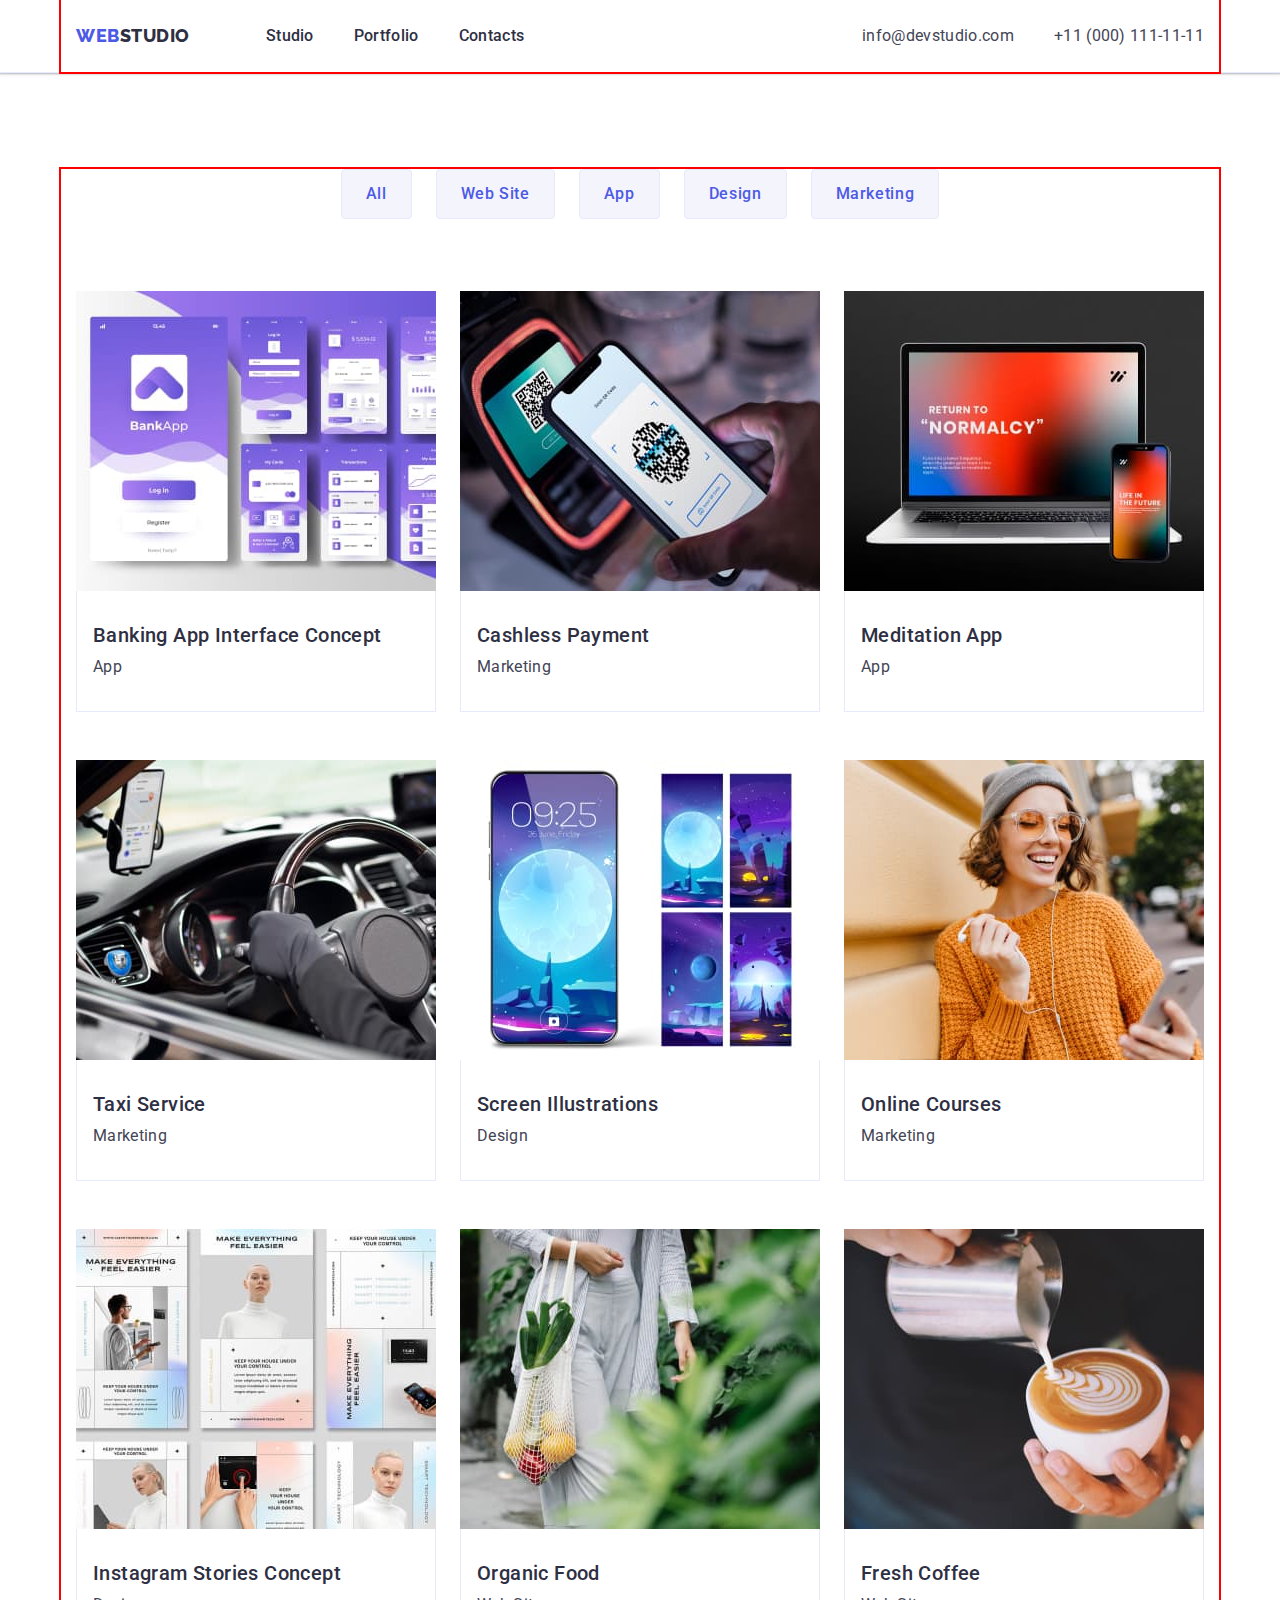
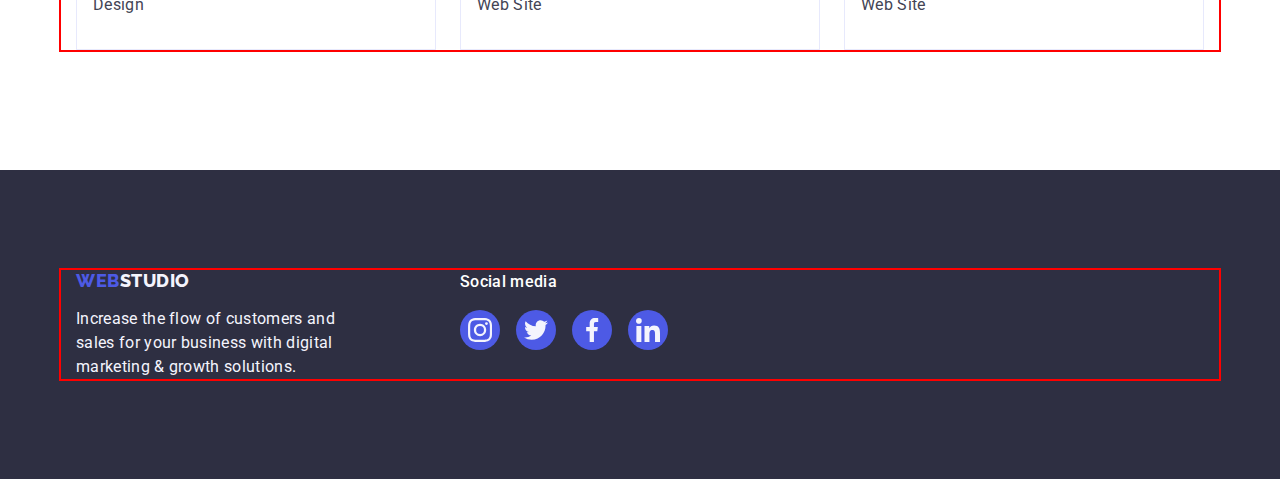
==== portfolio.html @ abe648f4 "Initial commit" ====
<!DOCTYPE html>
<html lang="en">
  <head>
    <meta charset="UTF-8" />
    <meta http-equiv="X-UA-Compatible" content="IE=edge" />
    <meta name="viewport" content="width=device-width, initial-scale=1.0" />
    <link rel="preconnect" href="https://fonts.googleapis.com" />
    <link rel="preconnect" href="https://fonts.gstatic.com" crossorigin />
    <link
      href="https://fonts.googleapis.com/css2?family=Raleway:wght@800&family=Roboto:wght@400;500;700&display=swap"
      rel="stylesheet"
    />
    <link
      rel="stylesheet"
      href="https://cdn.jsdelivr.net/npm/modern-normalize@1.1.0/modern-normalize.min.css"
    />
    <link rel="stylesheet" href="./css/styles.css" />
    <title>Document</title>
  </head>
  <body>
    <header class="top">
      <div class="container header">
        <nav class="nav">
          <a href="./index.html" class="logo-brend-heder link"
            >Web<span class="hed">Studio</span></a
          >
          <ul class="page list">
            <li class="nav-item">
              <a class="nav-page link" href="./index.html">Studio</a>
            </li>
            <li class="nav-item">
              <a class="nav-page link" href="./portfolio.html">Portfolio</a>
            </li>
            <li class="nav-item">
              <a class="nav-page link" href="">Contacts</a>
            </li>
          </ul>
        </nav>
        <address class="nav">
          <ul class="contact list nav">
            <li class="contact-item">
              <a class="contact-nav link" href="mailto:info@devstudio.com"
                >info@devstudio.com</a
              >
            </li>
            <li class="contact-item">
              <a class="contact-nav link" href="tel:+110001111111"
                >+11 (000) 111-11-11</a
              >
            </li>
          </ul>
        </address>
      </div>
    </header>
    <main class="main-page">
      <!-- Sections Main -->
      <section class="main section-portfolio">
        <div class="container">
          <!--Filter Section -->
          <h1 class="visually-hidden">Filter</h1>
          <ul class="filter list">
            <li class="filter-item">
              <button class="fl-btn item" type="button">All</button>
            </li>
            <li class="filter-item">
              <button class="fl-btn item" type="button">Web Site</button>
            </li>
            <li class="filter-item">
              <button class="fl-btn item" type="button">App</button>
            </li>
            <li class="filter-item">
              <button class="fl-btn item" type="button">Design</button>
            </li>
            <li class="filter-item">
              <button class="fl-btn item" type="button">Marketing</button>
            </li>
          </ul>
          <!-- Portfolio Section -->
          <ul class="portfolio list">
            <li class="card-item">
              <a class="card link" href="./images/row1foto2.jpg">
                <img
                  src="./images/row1foto1.jpg"
                  alt="Banking App Interface Concept"
                  width="360"
                />
                <div class="description">
                  <h2 class="card-caption">Banking App Interface Concept</h2>
                  <p class="card-text">App</p>
                </div></a
              >
            </li>
            <li class="card-item">
              <a class="card link" href="./images/row1foto1.jpg">
                <img
                  class="row-pic"
                  src="./images/row1foto2.jpg"
                  alt="Cashless Payment"
                  width="360"
                />
                <div class="description">
                  <h2 class="card-caption">Cashless Payment</h2>
                  <p class="card-text">Marketing</p>
                </div></a
              >
            </li>
            <li class="card-item">
              <a class="card link" href="./images/row2foto1.jpg">
                <img
                  class="row-pic"
                  src="./images/row1foto3.jpg"
                  alt="Meditation App"
                  width="360"
                />
                <div class="description">
                  <h2 class="card-caption">Meditation App</h2>
                  <p class="card-text">App</p>
                </div></a
              >
            </li>
            <li class="card-item">
              <a class="card link" href="./images/row1foto3.jpg">
                <img
                  class="row-pic"
                  src="./images/row2foto1.jpg"
                  alt="Taxi Service"
                  width="360"
                />
                <div class="description">
                  <h2 class="card-caption">Taxi Service</h2>
                  <p class="card-text">Marketing</p>
                </div></a
              >
            </li>
            <li class="card-item">
              <a class="card link" href="./images/row1foto3.jpg">
                <img
                  class="row-pic"
                  src="./images/row2foto2.jpg"
                  alt="Screen Illustrations"
                  width="360"
                />
                <div class="description">
                  <h2 class="card-caption">Screen Illustrations</h2>
                  <p class="card-text">Design</p>
                </div></a
              >
            </li>
            <li class="card-item">
              <a class="card link" href="./images/row3foto1.jpg">
                <img
                  class="row-pic"
                  src="./images/row2foto3.jpg"
                  alt="Online Courses"
                  width="360"
                />
                <div class="description">
                  <h2 class="card-caption">Online Courses</h2>
                  <p class="card-text">Marketing</p>
                </div></a
              >
            </li>
            <li class="card-item">
              <a class="card link" href="./images/row3foto2.jpg">
                <img
                  class="row-pic"
                  src="./images/row3foto1.jpg"
                  alt="Instagram Stories Concept"
                  width="360"
                />
                <div class="description">
                  <h2 class="card-caption">Instagram Stories Concept</h2>
                  <p class="card-text">Design</p>
                </div></a
              >
            </li>
            <li class="card-item">
              <a class="card link" href="./images/row3foto3.jpg">
                <img
                  class="row-pic"
                  src="./images/row3foto2.jpg"
                  alt="Organic Food"
                  width="360"
                />
                <div class="description">
                  <h2 class="card-caption">Organic Food</h2>
                  <p class="card-text">Web Site</p>
                </div></a
              >
            </li>
            <li class="card-item">
              <a class="card link" href="./images/row3foto2.jpg">
                <img
                  class="row-pic"
                  src="./images/row3foto3.jpg"
                  alt="Fresh Coffee"
                  width="360"
                />
                <div class="description">
                  <h2 class="card-caption">Fresh Coffee</h2>
                  <p class="card-text">Web Site</p>
                </div></a
              >
            </li>
          </ul>
        </div>
      </section>
    </main>
    <footer class="footer">
      <div class="box container">
        <div class="box-left">
          <a href="./index.html" class="logo-brend-footer link"
            >Web<span class="fot">Studio</span></a
          >
          <p class="foot-text">
            Increase the flow of customers and sales for your business with
            digital marketing & growth solutions.
          </p>
        </div>
        <div class="box-right">
          <p class="caption-social">Social media</p>
          <ul class="foot-social list">
            <li class="foot-bg">
              <a class="social-bg" href="">
                <svg width="24" height="24" class="foot-icon">
                  <use href="./images/icon.svg#icon-instagram"></use>
                </svg>
              </a>
            </li>
            <li class="foot-bg">
              <a class="social-bg" href="">
                <svg width="24" height="24" class="foot-icon">
                  <use href="./images/icon.svg#icon-twitter"></use>
                </svg>
              </a>
            </li>
            <li class="foot-bg">
              <a class="social-bg" href="">
                <svg width="24" height="24" class="foot-icon">
                  <use href="./images/icon.svg#icon-facebook"></use>
                </svg>
              </a>
            </li>
            <li class="foot-bg">
              <a class="social-bg" href="">
                <svg width="24" height="24" class="foot-icon">
                  <use href="./images/icon.svg#icon-linkedin"></use>
                </svg>
              </a>
            </li>
          </ul>
        </div>
      </div>
    </footer>
  </body>
</html>
---- css/styles.css ----
/* Basics */
:root {
  --color-iris: #4d5ae5;
  --color-ocean: #404bbf;
  --color-navy-blue: #2e2f42;
  --color-green: #31d0aa;
  --color-slate: #434455;
  --color-light-slate: #8e8f99;
  --color-cornflower: #e7e9fc;
  --color-cloud: #f4f4fd;
  --color-navy-blue-modal: #2e2f42;
  --color-grey: #2e2f42;
  --color-white: #ffffff;
  --color-dairy: #fcfcfc;
  --font-family: 'Roboto', sans-serif;
}
body {
  font-family: 'Roboto', sans-serif;
  font-style: normal;
  background-color: var(--color-white);
  color: var(--color-slate);
}

h1,
h2,
h3,
h4,
h5,
h6,
p {
  margin: 0;
}
img {
  display: block;
  max-width: 100%;
}
.list {
  list-style: none;
  margin: 0;
  padding: 0;
}
.link {
  text-decoration: none;
}
button {
  font-family: inherit;
}
/* li:not(:last-child) { 
  margin-bottom: 0;
}*/
/* Ховає заголовки */
.visually-hidden {
  position: absolute;
  width: 1px;
  height: 1px;
  margin: -1px;
  border: 0;
  padding: 0;
  white-space: nowrap;
  clip-path: inset(100%);
  clip: rect(0 0 0 0);
  overflow: hidden;
}
.container {
  width: 1158px;
  margin-right: auto;
  margin-left: auto;
  padding: 0 15px 0 15px;
  outline: 2px solid red;
}
/* Heder */
.top {
  border-bottom: 1px solid var(--color-cornflower);
  box-shadow: 0px 2px 1px rgba(46, 47, 66, 0.08),
    0px 1px 1px rgba(46, 47, 66, 0.16), 0px 1px 6px rgba(46, 47, 66, 0.08);
}
.header {
  display: flex;
  justify-content: space-between;
  align-items: center;
}
.nav {
  display: flex;
  justify-content: space-between;
  align-items: center;
}
.logo-brend-heder {
  font-family: 'Raleway', sans-serif;
  font-style: normal;
  font-weight: 800;
  font-size: 18px;
  line-height: 1.17;
  text-transform: uppercase;
  letter-spacing: 0.03em;
  display: inline-block;
  padding: 24px 0 24px 0;
  margin-right: 76px;
  color: var(--color-iris);
}
.hed {
  color: var(--color-navy-blue);
}
.page {
  display: flex;
  justify-content: space-between;
  align-items: center;
  gap: 40px;
  padding: 24px 0 24px 0;
}
.nav-page {
  font-weight: 500;
  font-size: 16px;
  line-height: 1.5;
  letter-spacing: 0.02em;
  color: var(--color-navy-blue);
  padding: 24px 0;
}
.nav-page:hover {
  color: var(--color-ocean);
}
.nav-page:focus {
  color: var(--color-ocean);
}
.contact {
  display: flex;
  justify-content: space-between;
  align-items: center;
  padding: 24px 0;
  gap: 40px;
}
.contact-nav {
  font-style: normal;
  font-weight: 400;
  font-size: 16px;
  line-height: 1.5;
  letter-spacing: 0.02em;
  color: var(--color-slate);
}
.contact-nav:hover {
  color: var(--color-ocean);
}
.contact-nav:focus {
  color: var(--color-ocean);
}
/* S1 Hero section */
.hero {
  background-image: linear-gradient(
      rgba(46, 47, 66, 0.7),
      rgba(46, 47, 66, 0.7)
    ),
    url(../images/people-office.jpg);
  background-size: cover;
  background-repeat: no-repeat;
  background-position: center;
  background-color: var(--color-navy-blue);
  max-width: 1440px;
  padding-top: 188px;
  padding-bottom: 188px;
  margin-left: auto;
  margin-right: auto;
}
.hero-cont {
  display: flex;
  flex-direction: column;
  justify-content: center;
  align-items: center;
}
.hero-title {
  max-width: 496px;
  font-weight: 700;
  font-size: 56px;
  line-height: 1.07;
  text-align: center;
  letter-spacing: 0.02em;
  color: var(--color-white);
}
.hero-btn {
  font-family: 'Roboto', sans-serif;
  font-weight: 500;
  font-size: 16px;
  line-height: 24px;
  align-items: center;
  letter-spacing: 0.04em;
  background: var(--color-iris);
  color: var(--color-white);
  cursor: pointer;
  border: none;
  min-width: 169px;
  max-height: 56px;
  padding: 16px 32px;
  border-radius: 4px;
  margin-top: 48px;
}
.hero-btn:hover,
.hero-btn:focus {
  background: var(--color-ocean);
  color: var(--color-white);
}
/* S2 Professional Sectoin */
.prof {
  padding-top: 120px;
  padding-bottom: 120px;
}
.prof-cont {
  display: flex;
  justify-content: space-between;
  align-items: center;
  gap: 24px;
}
.prof-cont > .prof-item {
  flex-basis: calc((100%-72px) / 4);
}
.prof-pic {
  display: flex;
  justify-content: center;
  align-items: center;
  min-width: 264px;
  height: 112px;
  background: var(--color-cloud);
  border-radius: 4px;
  margin-bottom: 8px;
}
.prof-caption {
  font-weight: 500;
  font-size: 20px;
  line-height: 1.2;
  letter-spacing: 0.02em;
  color: var(--color-navy-blue);
  margin-bottom: 8px;
}
.prof-text {
  font-weight: 400;
  font-size: 16px;
  line-height: 1.5;
  letter-spacing: 0.02em;
  color: var(--color-slate);
}
/* S3 Product Sectiont */
.prod {
  padding-bottom: 120px;
}
.prod-title {
  font-weight: 700;
  font-size: 36px;
  line-height: 1.11;
  text-align: center;
  letter-spacing: 0.02em;
  text-transform: capitalize;
  color: var(--color-grey);
  margin-bottom: 72px;
}
.prod-cont {
  display: flex;
  justify-content: space-between;
  gap: 24px;
}
/* S4 Team Section */
.team {
  background: var(--color-cloud);
  padding-top: 120px;
  padding-bottom: 120px;
}
.team-title {
  font-weight: 700;
  font-size: 36px;
  line-height: 1.11;
  text-align: center;
  letter-spacing: 0.02em;
  text-transform: capitalize;
  color: var(--color-grey);
  margin-bottom: 72px;
}
.team-cont {
  display: flex;
  justify-content: space-between;
  align-items: center;
  gap: 24px;
}
.team-card {
  background: var(--color-white);
  min-width: 264px;
  border-bottom-right-radius: 4px;
  border-bottom-left-radius: 4px;
  box-shadow: 0 1px 6px 0 rgba(46, 47, 66, 0.08),
    0 1px 1px 0 rgba(46, 47, 66, 0.16), 0 2px 1px 0 rgba(46, 47, 66, 0.08);
}

.item-card {
  padding: 32px 0;
}
.team-caption {
  font-weight: 500;
  font-size: 20px;
  line-height: 1.2;
  text-align: center;
  letter-spacing: 0.02em;
  color: var(--color-navy-blue);
  margin-bottom: 8px;
}
.team-text {
  font-weight: 400;
  font-size: 16px;
  line-height: 1.5;
  text-align: center;
  letter-spacing: 0.02em;
  margin-bottom: 8px;
  color: var(--color-slate);
}
.team-social {
  display: flex;
  justify-content: center;
  align-items: center;
  gap: 24px;
}
.team-social-bg {
  width: 40px;
  height: 40px;
}
.cont-icon {
  display: flex;
  justify-content: center;
  align-items: center;
  width: 100%;
  height: 100%;
  background-color: var(--color-iris);
  border-radius: 50%;
}
.cont-icon:hover,
.cont-icon:focus {
  background-color: var(--color-ocean);
}
.team-icon {
  fill: var(--color-cloud);
}
/* Customer */
.customer {
  padding-top: 120px;
  padding-bottom: 120px;
}
.client-title {
  font-weight: 700;
  font-size: 36px;
  line-height: 1.1;
  text-align: center;
  letter-spacing: 0.02em;
  text-transform: capitalize;
  color: var(--color-navy-blue);
  margin-bottom: 72px;
}
.client {
  display: flex;
  justify-content: center;
  align-items: center;
  flex-wrap: wrap;
  gap: 24px;
}
.client-item {
  flex-basis: calc((100%-5 * 24px) / 6);
  height: 88px;
  max-width: 168px;
}
.client-cont {
  display: flex;
  justify-content: center;
  align-items: center;
  width: 100%;
  height: 100%;
  color: #afb1b8;
  border: 1px solid var(--color-light-slate);
  border-radius: 4px;
}
.client-cont:hover,
.client-cont:focus {
  color: var(--color-ocean);
  border: 1px solid var(--color-ocean);
}
.bg-icon {
  fill: currentColor;
}
/* Footer */
.footer {
  background: var(--color-navy-blue);
  padding-top: 100px;
  padding-bottom: 100px;
}
.box {
  display: flex;
  justify-content: flex-start;
  align-items: baseline;
  gap: 120px;
}
.logo-brend-footer {
  display: inline-block;
  font-family: 'Raleway', sans-serif;
  font-style: normal;
  font-weight: 800;
  font-size: 18px;
  line-height: 1.17;
  text-transform: uppercase;
  letter-spacing: 0.03em;
  color: var(--color-iris);
  margin-bottom: 16px;
}
.fot {
  color: var(--color-cloud);
}
.foot-text {
  width: 264px;
  font-weight: 400;
  font-size: 16px;
  line-height: 1.5;
  letter-spacing: 0.02em;
  color: var(--color-cloud);
}
.caption-social {
  font-style: medium, italic;
  font-weight: 500;
  font-size: 16px;
  line-height: 1.5;
  letter-spacing: 0.02em;
  color: var(--color-white);
  margin-bottom: 16px;
}
.foot-social {
  display: flex;
  justify-content: flex-start;
  align-items: flex-start;
  gap: 16px;
}
.foot-bg {
  width: 40px;
  height: 40px;
}
.social-bg {
  display: flex;
  width: 100%;
  height: 100%;
  border-radius: 50%;
  justify-content: center;
  align-items: center;
  background-color: var(--color-iris);
}
.social-bg:hover,
.social-bg:focus {
  background-color: var(--color-green);
}
.foot-icon {
  fill: var(--color-cloud);
}

/* Page Portfolio  */
/* Heder  */
body {
  counter-reset: var(--color-slate);
}
/* Filter Section */
.section-portfolio {
  padding: 96px 0 120px 0;
}
.filter {
  display: flex;
  justify-content: center;
  align-self: center;
  gap: 24px;
  margin-bottom: 72px;
}
.fl-btn {
  display: block;
  background-color: var(--color-cloud);
  border: 1px solid var(--color-cornflower);
  border-radius: 4px;
  padding: 12px 24px;
  font-family: 'Roboto', sans-serif;
  font-weight: 500;
  font-size: 16px;
  line-height: 1.5;
  text-align: center;
  letter-spacing: 0.04em;
  color: var(--color-iris);
  cursor: pointer;
}
.fl-btn:hover,
.fl-btn:focus {
  background-color: var(--color-ocean);
  border: 1px solid transparent;
  color: var(--color-white);
  box-shadow: 0px 3px 1px 0 rgba(0, 0, 0, 0.1),
    0px 2px 1px 0 rgba(0, 0, 0, 0.08), 0px 2px 2px 0 rgba(0, 0, 0, 0.12);
}

/* Portfolio Section*/
.portfolio {
  display: flex;
  flex-wrap: wrap;
  row-gap: 48px;
  column-gap: 24px;
}
.card-item {
  flex-basis: calc((100%-2 * 24px) / 3);
  max-width: 360px;
}
.card {
  display: block;
}
.card:hover,
.card:focus {
  box-shadow: 0px 1px 6px rgba(46, 47, 66, 0.08),
    0px 1px 1px rgba(46, 47, 66, 0.16), 0px 2px 1px rgba(46, 47, 66, 0.08);
}

.description {
  display: block;
  padding: 32px 16px;
  border: 1px solid var(--color-cornflower);
  border-top: none;
}
.card-caption {
  font-weight: 500;
  font-size: 20px;
  line-height: 1.2;
  letter-spacing: 0.02em;
  color: var(--color-navy-blue);
  margin-bottom: 8px;
}
.card-text {
  font-weight: 400;
  font-size: 16px;
  line-height: 1.5;
  letter-spacing: 0.02em;
  color: var(--color-slate);
}
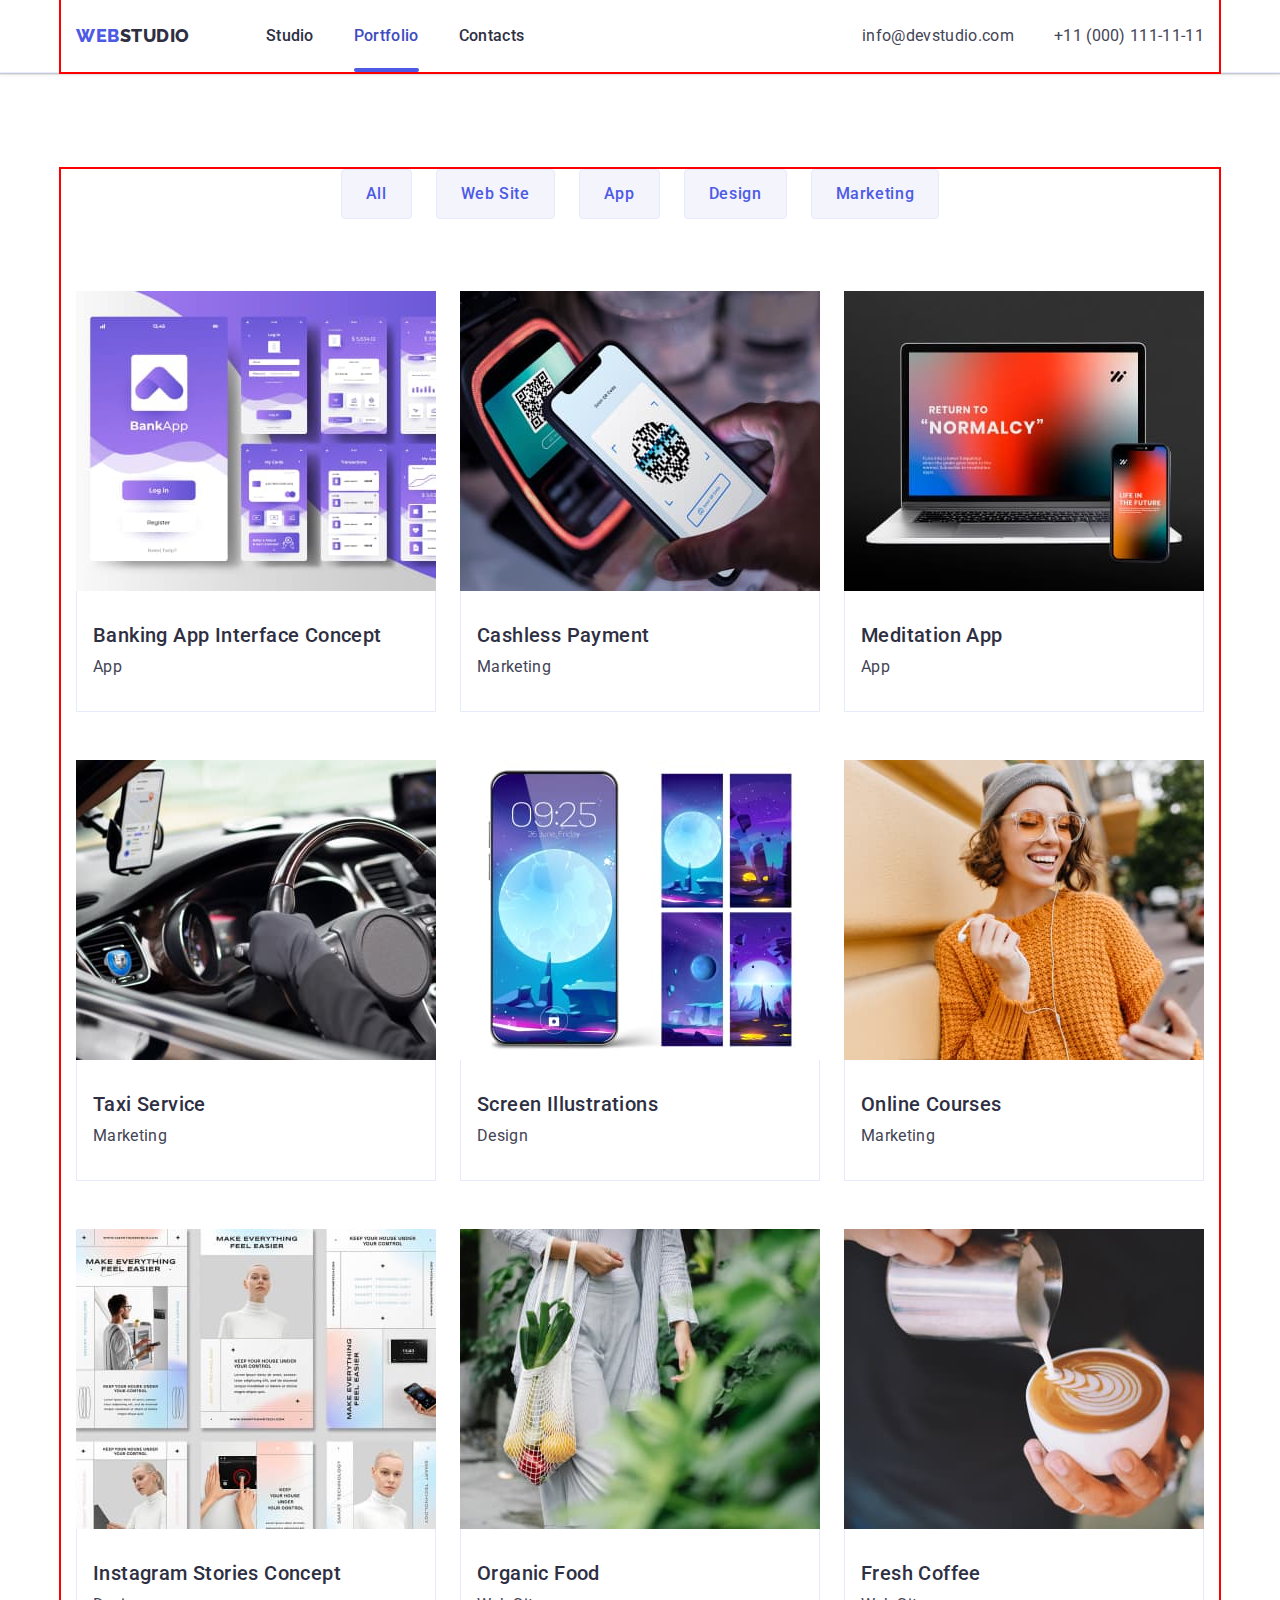
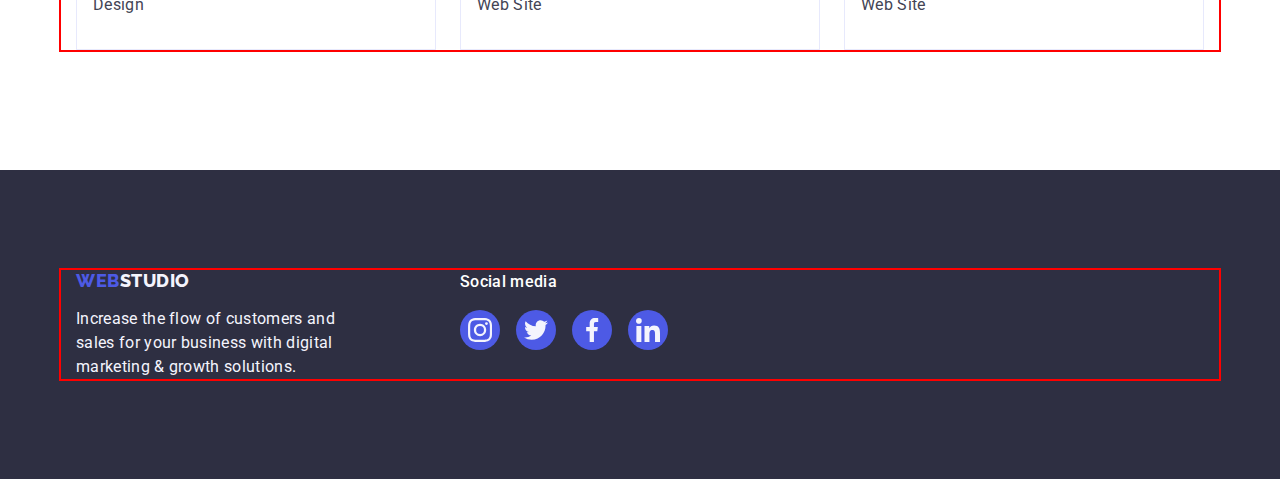
==== commit 105b4534: "2023.04.21-2" ====
--- a/portfolio.html
+++ b/portfolio.html
@@ -29,7 +29,9 @@
               <a class="nav-page link" href="./index.html">Studio</a>
             </li>
             <li class="nav-item">
-              <a class="nav-page link" href="./portfolio.html">Portfolio</a>
+              <a class="nav-page current link" href="./portfolio.html"
+                >Portfolio</a
+              >
             </li>
             <li class="nav-item">
               <a class="nav-page link" href="">Contacts</a>
@@ -78,12 +80,19 @@
           <!-- Portfolio Section -->
           <ul class="portfolio list">
             <li class="card-item">
-              <a class="card link" href="./images/row1foto2.jpg">
-                <img
-                  src="./images/row1foto1.jpg"
-                  alt="Banking App Interface Concept"
-                  width="360"
-                />
+              <a class="card link" href="">
+                <div class="card-box">
+                  <img
+                    src="./images/row1foto1.jpg"
+                    alt="Banking App Interface Concept"
+                    width="360"
+                  />
+                  <p class="duo-card">
+                    14 Stylish and User-Friendly App Design Concepts · Task
+                    Manager App · Calorie Tracker App · Exotic Fruit Ecommerce
+                    App · Cloud Storage App
+                  </p>
+                </div>
                 <div class="description">
                   <h2 class="card-caption">Banking App Interface Concept</h2>
                   <p class="card-text">App</p>
@@ -92,12 +101,19 @@
             </li>
             <li class="card-item">
               <a class="card link" href="./images/row1foto1.jpg">
-                <img
-                  class="row-pic"
-                  src="./images/row1foto2.jpg"
-                  alt="Cashless Payment"
-                  width="360"
-                />
+                <div class="card-box">
+                  <img
+                    class="row-pic"
+                    src="./images/row1foto2.jpg"
+                    alt="Cashless Payment"
+                    width="360"
+                  />
+                  <p class="duo-card">
+                    14 Stylish and User-Friendly App Design Concepts · Task
+                    Manager App · Calorie Tracker App · Exotic Fruit Ecommerce
+                    App · Cloud Storage App
+                  </p>
+                </div>
                 <div class="description">
                   <h2 class="card-caption">Cashless Payment</h2>
                   <p class="card-text">Marketing</p>
@@ -106,12 +122,19 @@
             </li>
             <li class="card-item">
               <a class="card link" href="./images/row2foto1.jpg">
-                <img
-                  class="row-pic"
-                  src="./images/row1foto3.jpg"
-                  alt="Meditation App"
-                  width="360"
-                />
+                <div class="card-box">
+                  <img
+                    class="row-pic"
+                    src="./images/row1foto3.jpg"
+                    alt="Meditation App"
+                    width="360"
+                  />
+                  <p class="duo-card">
+                    14 Stylish and User-Friendly App Design Concepts · Task
+                    Manager App · Calorie Tracker App · Exotic Fruit Ecommerce
+                    App · Cloud Storage App
+                  </p>
+                </div>
                 <div class="description">
                   <h2 class="card-caption">Meditation App</h2>
                   <p class="card-text">App</p>
@@ -120,12 +143,19 @@
             </li>
             <li class="card-item">
               <a class="card link" href="./images/row1foto3.jpg">
-                <img
-                  class="row-pic"
-                  src="./images/row2foto1.jpg"
-                  alt="Taxi Service"
-                  width="360"
-                />
+                <div class="card-box">
+                  <img
+                    class="row-pic"
+                    src="./images/row2foto1.jpg"
+                    alt="Taxi Service"
+                    width="360"
+                  />
+                  <p class="duo-card">
+                    14 Stylish and User-Friendly App Design Concepts · Task
+                    Manager App · Calorie Tracker App · Exotic Fruit Ecommerce
+                    App · Cloud Storage App
+                  </p>
+                </div>
                 <div class="description">
                   <h2 class="card-caption">Taxi Service</h2>
                   <p class="card-text">Marketing</p>
@@ -134,12 +164,19 @@
             </li>
             <li class="card-item">
               <a class="card link" href="./images/row1foto3.jpg">
-                <img
-                  class="row-pic"
-                  src="./images/row2foto2.jpg"
-                  alt="Screen Illustrations"
-                  width="360"
-                />
+                <div class="card-box">
+                  <img
+                    class="row-pic"
+                    src="./images/row2foto2.jpg"
+                    alt="Screen Illustrations"
+                    width="360"
+                  />
+                  <p class="duo-card">
+                    14 Stylish and User-Friendly App Design Concepts · Task
+                    Manager App · Calorie Tracker App · Exotic Fruit Ecommerce
+                    App · Cloud Storage App
+                  </p>
+                </div>
                 <div class="description">
                   <h2 class="card-caption">Screen Illustrations</h2>
                   <p class="card-text">Design</p>
@@ -148,12 +185,19 @@
             </li>
             <li class="card-item">
               <a class="card link" href="./images/row3foto1.jpg">
-                <img
-                  class="row-pic"
-                  src="./images/row2foto3.jpg"
-                  alt="Online Courses"
-                  width="360"
-                />
+                <div class="card-box">
+                  <img
+                    class="row-pic"
+                    src="./images/row2foto3.jpg"
+                    alt="Online Courses"
+                    width="360"
+                  />
+                  <p class="duo-card">
+                    14 Stylish and User-Friendly App Design Concepts · Task
+                    Manager App · Calorie Tracker App · Exotic Fruit Ecommerce
+                    App · Cloud Storage App
+                  </p>
+                </div>
                 <div class="description">
                   <h2 class="card-caption">Online Courses</h2>
                   <p class="card-text">Marketing</p>
@@ -162,12 +206,19 @@
             </li>
             <li class="card-item">
               <a class="card link" href="./images/row3foto2.jpg">
-                <img
-                  class="row-pic"
-                  src="./images/row3foto1.jpg"
-                  alt="Instagram Stories Concept"
-                  width="360"
-                />
+                <div class="card-box">
+                  <img
+                    class="row-pic"
+                    src="./images/row3foto1.jpg"
+                    alt="Instagram Stories Concept"
+                    width="360"
+                  />
+                  <p class="duo-card">
+                    14 Stylish and User-Friendly App Design Concepts · Task
+                    Manager App · Calorie Tracker App · Exotic Fruit Ecommerce
+                    App · Cloud Storage App
+                  </p>
+                </div>
                 <div class="description">
                   <h2 class="card-caption">Instagram Stories Concept</h2>
                   <p class="card-text">Design</p>
@@ -176,12 +227,19 @@
             </li>
             <li class="card-item">
               <a class="card link" href="./images/row3foto3.jpg">
-                <img
-                  class="row-pic"
-                  src="./images/row3foto2.jpg"
-                  alt="Organic Food"
-                  width="360"
-                />
+                <div class="card-box">
+                  <img
+                    class="row-pic"
+                    src="./images/row3foto2.jpg"
+                    alt="Organic Food"
+                    width="360"
+                  />
+                  <p class="duo-card">
+                    14 Stylish and User-Friendly App Design Concepts · Task
+                    Manager App · Calorie Tracker App · Exotic Fruit Ecommerce
+                    App · Cloud Storage App
+                  </p>
+                </div>
                 <div class="description">
                   <h2 class="card-caption">Organic Food</h2>
                   <p class="card-text">Web Site</p>
@@ -190,12 +248,19 @@
             </li>
             <li class="card-item">
               <a class="card link" href="./images/row3foto2.jpg">
-                <img
-                  class="row-pic"
-                  src="./images/row3foto3.jpg"
-                  alt="Fresh Coffee"
-                  width="360"
-                />
+                <div class="card-box">
+                  <img
+                    class="row-pic"
+                    src="./images/row3foto3.jpg"
+                    alt="Fresh Coffee"
+                    width="360"
+                  />
+                  <p class="duo-card">
+                    14 Stylish and User-Friendly App Design Concepts · Task
+                    Manager App · Calorie Tracker App · Exotic Fruit Ecommerce
+                    App · Cloud Storage App
+                  </p>
+                </div>
                 <div class="description">
                   <h2 class="card-caption">Fresh Coffee</h2>
                   <p class="card-text">Web Site</p>
--- a/css/styles.css
+++ b/css/styles.css
@@ -13,6 +13,7 @@
   --color-white: #ffffff;
   --color-dairy: #fcfcfc;
   --font-family: 'Roboto', sans-serif;
+  --transition-duration-and-func: 250ms cubic-bezier(0.4, 0, 0.2, 1);
 }
 body {
   font-family: 'Roboto', sans-serif;
@@ -45,9 +46,6 @@
 button {
   font-family: inherit;
 }
-/* li:not(:last-child) { 
-  margin-bottom: 0;
-}*/
 /* Ховає заголовки */
 .visually-hidden {
   position: absolute;
@@ -105,21 +103,32 @@
   justify-content: space-between;
   align-items: center;
   gap: 40px;
+}
+.nav-page {
+  display: flex;
+  position: relative;
+  flex-direction: column;
+  justify-content: center;
+  align-items: center;
+  gap: 20px;
+  font-weight: 500;
+  font-size: 16px;
+  line-height: 1.5;
+  letter-spacing: 0.02em;
+  color: var(--color-navy-blue);
   padding: 24px 0 24px 0;
 }
-.nav-page {
-  font-weight: 500;
-  font-size: 16px;
-  line-height: 1.5;
-  letter-spacing: 0.02em;
-  color: var(--color-navy-blue);
-  padding: 24px 0;
-}
-.nav-page:hover {
+.current {
   color: var(--color-ocean);
 }
-.nav-page:focus {
-  color: var(--color-ocean);
+.nav-page.current::after {
+  content: '';
+  position: absolute;
+  bottom: 0;
+  height: 4px;
+  width: 100%;
+  border-radius: 2px;
+  background-color: var(--color-iris);
 }
 .contact {
   display: flex;
@@ -135,10 +144,9 @@
   line-height: 1.5;
   letter-spacing: 0.02em;
   color: var(--color-slate);
-}
-.contact-nav:hover {
-  color: var(--color-ocean);
-}
+  transition-property: color var(--transition-duration-and-func);
+}
+.contact-nav:hover,
 .contact-nav:focus {
   color: var(--color-ocean);
 }
@@ -181,7 +189,7 @@
   line-height: 24px;
   align-items: center;
   letter-spacing: 0.04em;
-  background: var(--color-iris);
+  background-color: var(--color-iris);
   color: var(--color-white);
   cursor: pointer;
   border: none;
@@ -190,11 +198,11 @@
   padding: 16px 32px;
   border-radius: 4px;
   margin-top: 48px;
+  transition-property: background-color var(--transition-duration-and-func);
 }
 .hero-btn:hover,
 .hero-btn:focus {
   background: var(--color-ocean);
-  color: var(--color-white);
 }
 /* S2 Professional Sectoin */
 .prof {
@@ -323,14 +331,16 @@
   width: 100%;
   height: 100%;
   background-color: var(--color-iris);
+  color: var(--color-cloud);
   border-radius: 50%;
+  transition-property: background-color var(--transition-duration-and-func);
 }
 .cont-icon:hover,
 .cont-icon:focus {
   background-color: var(--color-ocean);
 }
 .team-icon {
-  fill: var(--color-cloud);
+  fill: currentColor;
 }
 /* Customer */
 .customer {
@@ -368,6 +378,8 @@
   color: #afb1b8;
   border: 1px solid var(--color-light-slate);
   border-radius: 4px;
+  transition-property: color var(--transition-duration-and-func),
+    border var(--transition-duration-and-func);
 }
 .client-cont:hover,
 .client-cont:focus {
@@ -439,15 +451,74 @@
   justify-content: center;
   align-items: center;
   background-color: var(--color-iris);
+  color: var(--color-cloud);
+  transition-property: background-color var(--transition-duration-and-func);
 }
 .social-bg:hover,
 .social-bg:focus {
   background-color: var(--color-green);
 }
 .foot-icon {
-  fill: var(--color-cloud);
+  fill: currentColor;
+}
+/* Modal window */
+.backdrop {
+  position: fixed;
+  top: 0;
+  left: 0;
+  width: 100%;
+  height: 100%;
+  background-color: rgba(46, 47, 66, 0.4);
+  transition-property: opacity var(--transition-duration-and-func),
+    visibility var(--transition-duration-and-func);
+}
+.backdrop.is-hidden {
+  opacity: 0;
+  visibility: hidden;
+  pointer-events: none;
+}
+.modal {
+  position: absolute;
+  top: 50%;
+  left: 50%;
+  width: 408px;
+  height: 576px;
+  border-radius: 4px;
+  background-color: rgba(252, 252, 252, 1);
+  transform: translate(-50%, -50%) rotate(0deg) scale(1);
+  transition: transform 2000ms cubic-bezier(0.65, 1.43, 0, -1.33) 100ms;
+}
+.backdrop.is-hidden .modal {
+  transform: translate(-50%, -50%) rotate(360deg) scale(0.2);
 }
 
+.close-btn {
+  position: absolute;
+  top: 24px;
+  right: 24px;
+  display: flex;
+  justify-content: center;
+  align-items: center;
+  width: 24px;
+  height: 24px;
+  border-radius: 50%;
+  background-color: var(--color-cornflower);
+  color: var(--color-navy-blue);
+  border: 1px solid rgba(0, 0, 0, 0.1);
+  box-shadow: 0px 1px 3px rgba(0, 0, 0, 0.12), 0px 1px 1px rgba(0, 0, 0, 0.14),
+    0px 2px 1px rgba(0, 0, 0, 0.2);
+  transition-property: background-color var(--transition-duration-and-func),
+    color var(--transition-duration-and-func);
+  cursor: pointer;
+}
+.close-btn:hover,
+.close-btn:focus {
+  background-color: var(--color-ocean);
+  color: var(--color-white);
+}
+.close-icon {
+  fill: currentColor;
+}
 /* Page Portfolio  */
 /* Heder  */
 body {
@@ -478,6 +549,9 @@
   letter-spacing: 0.04em;
   color: var(--color-iris);
   cursor: pointer;
+  transition-property: background-color var(--transition-duration-and-func),
+    color var(--transition-duration-and-func),
+    box-shadow var(--transition-duration-and-func);
 }
 .fl-btn:hover,
 .fl-btn:focus {
@@ -501,13 +575,38 @@
 }
 .card {
   display: block;
+  transition-property: box-shadow var(--transition-duration-and-func);
 }
 .card:hover,
 .card:focus {
   box-shadow: 0px 1px 6px rgba(46, 47, 66, 0.08),
     0px 1px 1px rgba(46, 47, 66, 0.16), 0px 2px 1px rgba(46, 47, 66, 0.08);
 }
-
+.card-box {
+  position: relative;
+  overflow: hidden;
+}
+.duo-card {
+  position: absolute;
+  width: 100%;
+  height: 100%;
+  overflow-y: auto;
+  top: 0;
+  left: 0;
+  font-weight: 400;
+  font-size: 16px;
+  line-height: 1.5;
+  letter-spacing: 0.02em;
+  color: var(--color-cloud);
+  background-color: var(--color-iris);
+  padding: 40px 32px 0 32px;
+  transform: translate(0, 100%);
+  transition-property: transform var(--transition-duration-and-func);
+}
+.card:hover .duo-card,
+.card:focus .duo-card {
+  transform: translate(0, 0);
+}
 .description {
   display: block;
   padding: 32px 16px;
